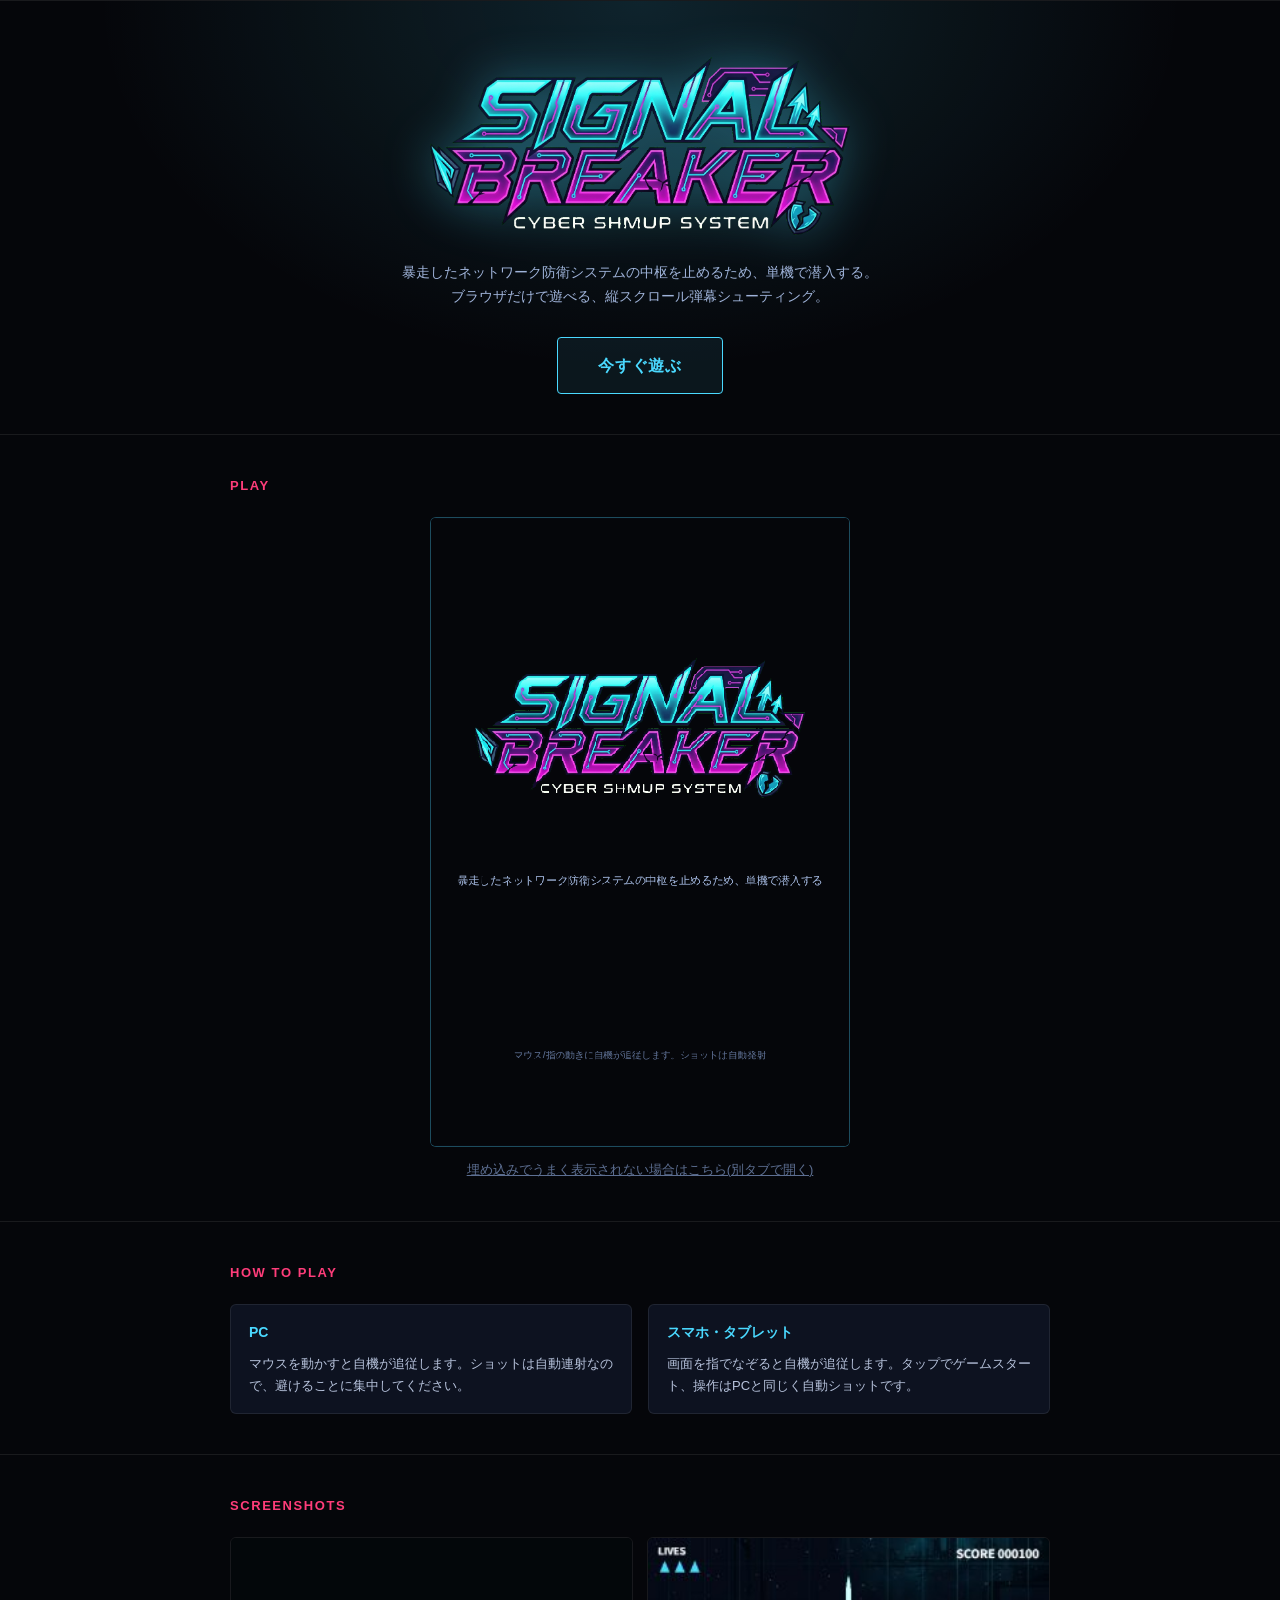
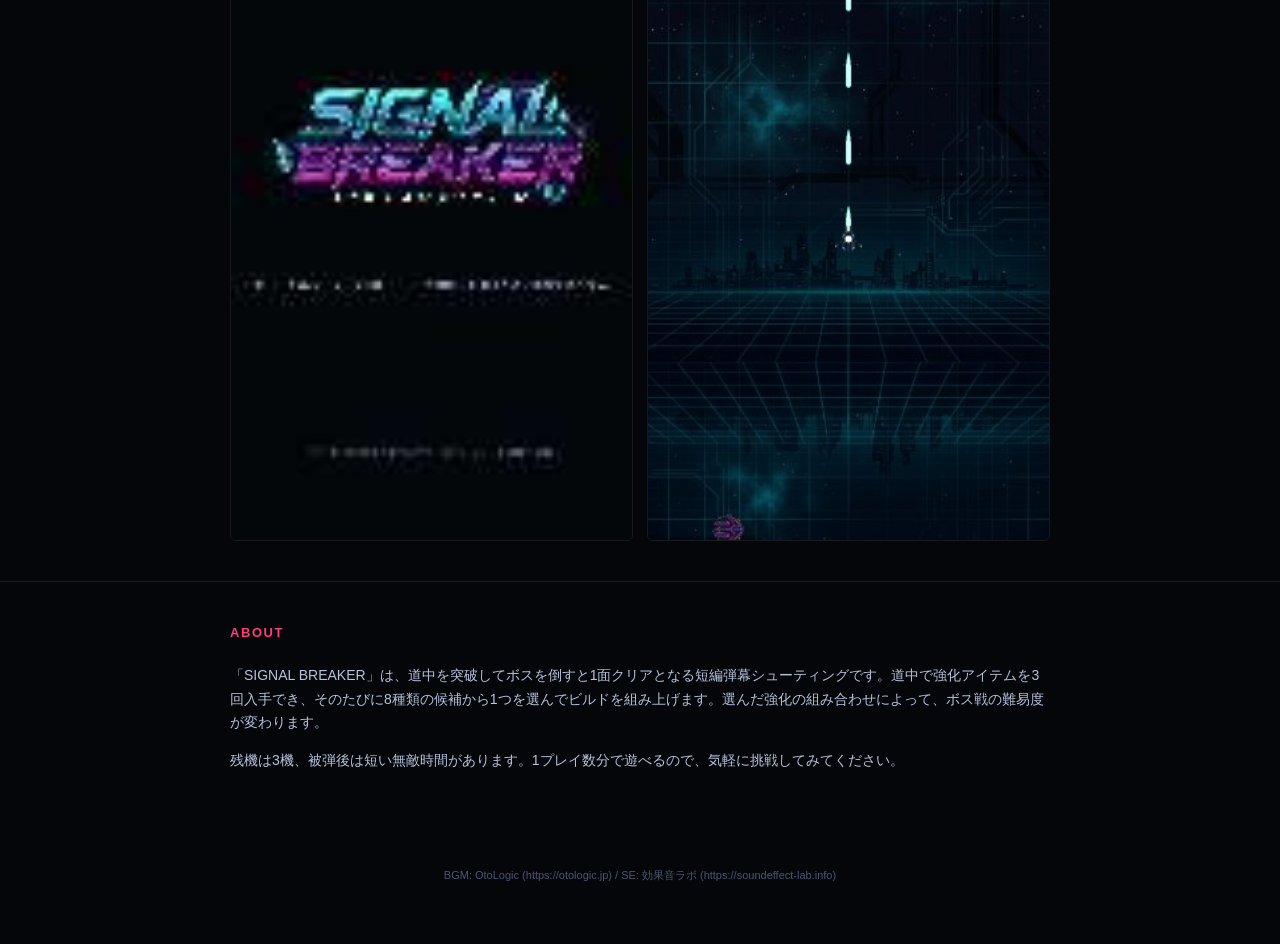
==== index.html @ c115d793 "SIGNAL BREAKER v1: 弾幕STG本編+配布ランディングページ 自機ポインター追従、雑魚敵A/B/C、強化アイテム3択、ボス2フェーズ、 タイトル/HUD/クリア/ゲームオーバー、BGM" ====
<!DOCTYPE html>
<html lang="ja">
<head>
<meta charset="UTF-8" />
<meta name="viewport" content="width=device-width, initial-scale=1.0" />
<title>SIGNAL BREAKER - サイバー弾幕STG</title>
<link rel="stylesheet" href="style.css" />
</head>
<body>

<section class="hero">
  <div class="wrap">
    <img class="logo" src="game/assets/images/logo_title.png" alt="SIGNAL BREAKER" />
    <p class="tagline">暴走したネットワーク防衛システムの中枢を止めるため、単機で潜入する。<br />ブラウザだけで遊べる、縦スクロール弾幕シューティング。</p>
    <a class="play-btn" href="#play">今すぐ遊ぶ</a>
  </div>
</section>

<section id="play">
  <div class="wrap">
    <h2>Play</h2>
    <div class="stage">
      <div class="game-frame">
        <iframe src="game/index.html" title="SIGNAL BREAKER" allow="autoplay"></iframe>
      </div>
      <a class="new-tab-link" href="game/index.html" target="_blank" rel="noopener">埋め込みでうまく表示されない場合はこちら(別タブで開く)</a>
    </div>
  </div>
</section>

<section>
  <div class="wrap">
    <h2>How to Play</h2>
    <div class="howto">
      <div class="card">
        <h3>PC</h3>
        <p>マウスを動かすと自機が追従します。ショットは自動連射なので、避けることに集中してください。</p>
      </div>
      <div class="card">
        <h3>スマホ・タブレット</h3>
        <p>画面を指でなぞると自機が追従します。タップでゲームスタート、操作はPCと同じく自動ショットです。</p>
      </div>
    </div>
  </div>
</section>

<section>
  <div class="wrap">
    <h2>Screenshots</h2>
    <div class="shots">
      <img src="img/shot_title.jpg" alt="タイトル画面" />
      <img src="img/shot_gameplay.jpg" alt="ゲームプレイ画面" />
    </div>
  </div>
</section>

<section class="intro">
  <div class="wrap">
    <h2>About</h2>
    <p>「SIGNAL BREAKER」は、道中を突破してボスを倒すと1面クリアとなる短編弾幕シューティングです。道中で強化アイテムを3回入手でき、そのたびに8種類の候補から1つを選んでビルドを組み上げます。選んだ強化の組み合わせによって、ボス戦の難易度が変わります。</p>
    <p>残機は3機、被弾後は短い無敵時間があります。1プレイ数分で遊べるので、気軽に挑戦してみてください。</p>
  </div>
</section>

<footer>
  <div class="wrap">
    <p>BGM: OtoLogic (https://otologic.jp) / SE: 効果音ラボ (https://soundeffect-lab.info)</p>
  </div>
</footer>

</body>
</html>
---- style.css ----
* {
  box-sizing: border-box;
}

html, body {
  margin: 0;
  padding: 0;
  background: #05060a;
  color: #dfe6f3;
  font-family: -apple-system, "Segoe UI", "Hiragino Kaku Gothic ProN", "Yu Gothic", sans-serif;
  line-height: 1.7;
}

a {
  color: #4ad9ff;
}

.wrap {
  max-width: 860px;
  margin: 0 auto;
  padding: 0 20px;
}

/* ---- Hero ---- */
.hero {
  padding: 56px 0 40px;
  text-align: center;
  background:
    radial-gradient(ellipse at 50% 0%, rgba(74, 217, 255, 0.14), transparent 60%),
    #05060a;
}

.hero img.logo {
  width: min(90%, 420px);
  height: auto;
  filter: drop-shadow(0 0 24px rgba(74, 217, 255, 0.35));
}

.hero .tagline {
  margin: 18px auto 0;
  max-width: 520px;
  color: #9fb3d9;
  font-size: 14px;
}

.play-btn {
  display: inline-block;
  margin-top: 28px;
  padding: 14px 40px;
  border: 1px solid #4ad9ff;
  border-radius: 4px;
  color: #4ad9ff;
  font-weight: bold;
  letter-spacing: 0.05em;
  text-decoration: none;
  background: rgba(74, 217, 255, 0.08);
  transition: background 0.15s, transform 0.15s;
}

.play-btn:hover {
  background: rgba(74, 217, 255, 0.18);
  transform: translateY(-1px);
}

/* ---- Sections ---- */
section {
  padding: 40px 0;
  border-top: 1px solid rgba(255, 255, 255, 0.08);
}

h2 {
  color: #ff3d7a;
  font-size: 13px;
  letter-spacing: 0.12em;
  text-transform: uppercase;
  margin: 0 0 20px;
}

/* ---- Game embed ---- */
.stage {
  max-width: 420px;
  margin: 0 auto;
}

.game-frame {
  position: relative;
  width: 100%;
  aspect-ratio: 480 / 720;
  background: #0a0e18;
  border: 1px solid rgba(74, 217, 255, 0.3);
  border-radius: 6px;
  overflow: hidden;
}

.game-frame iframe {
  position: absolute;
  inset: 0;
  width: 100%;
  height: 100%;
  border: 0;
}

.new-tab-link {
  display: block;
  text-align: center;
  margin-top: 12px;
  font-size: 13px;
  color: #5d6f92;
}

/* ---- How to play ---- */
.howto {
  display: grid;
  grid-template-columns: 1fr 1fr;
  gap: 16px;
}

.howto .card {
  background: #0d1220;
  border: 1px solid rgba(255, 255, 255, 0.08);
  border-radius: 6px;
  padding: 16px 18px;
}

.howto .card h3 {
  margin: 0 0 8px;
  font-size: 14px;
  color: #4ad9ff;
}

.howto .card p {
  margin: 0;
  font-size: 13px;
  color: #b7c3dc;
}

@media (max-width: 560px) {
  .howto {
    grid-template-columns: 1fr;
  }
}

/* ---- Screenshots ---- */
.shots {
  display: grid;
  grid-template-columns: 1fr 1fr;
  gap: 14px;
}

.shots img {
  width: 100%;
  border-radius: 6px;
  border: 1px solid rgba(255, 255, 255, 0.08);
  display: block;
}

@media (max-width: 480px) {
  .shots {
    grid-template-columns: 1fr;
  }
}

/* ---- Intro text ---- */
.intro p {
  color: #b7c3dc;
  font-size: 14px;
}

/* ---- Footer ---- */
footer {
  padding: 28px 0 48px;
  text-align: center;
  color: #4a5674;
  font-size: 11px;
}

footer a {
  color: #6b7ba0;
}
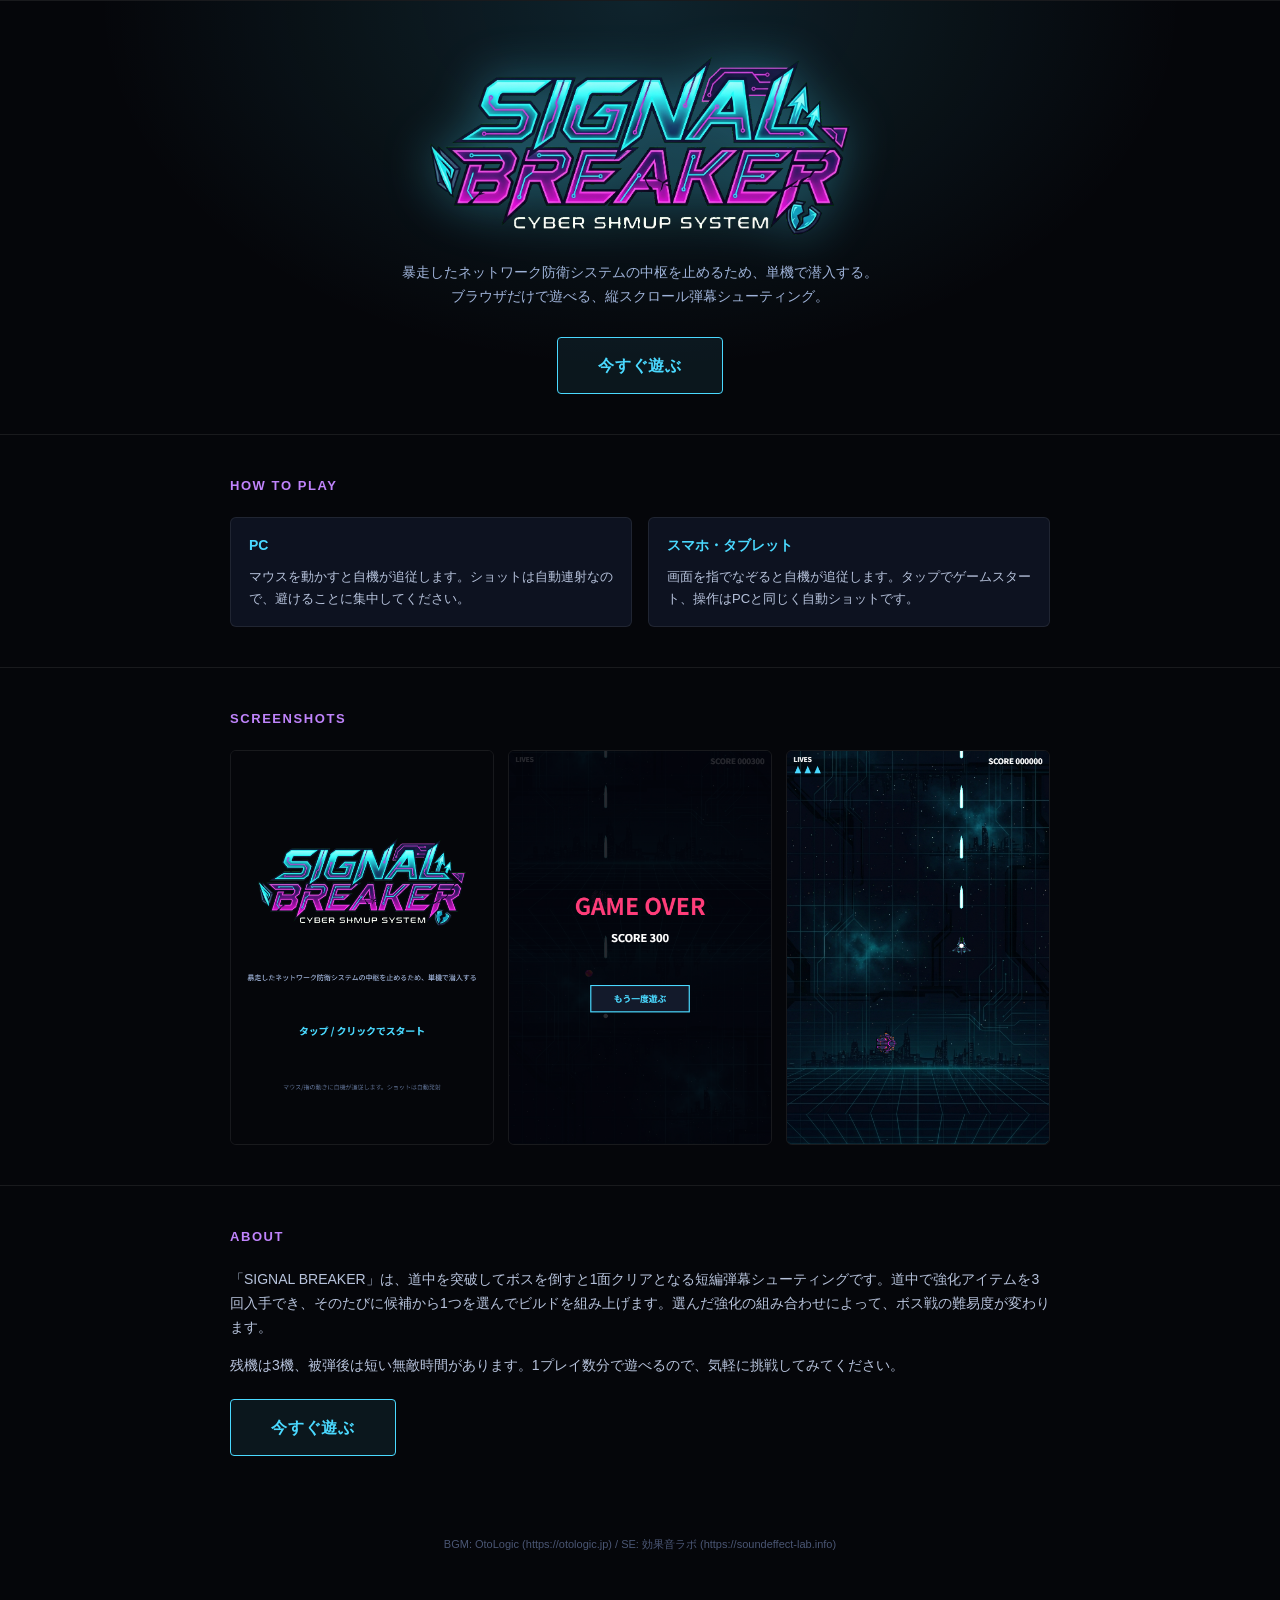
==== commit 1d9c6550: "フィードバック反映: サイト分離・高画質スクショ・ゲーム大幅拡張 サイト側: - ランディングとゲームを別ページ化(iframe埋め込みを廃止) - スクリーンショットを実解像度で撮り直し(480x7" ====
--- a/index.html
+++ b/index.html
@@ -12,19 +12,7 @@
   <div class="wrap">
     <img class="logo" src="game/assets/images/logo_title.png" alt="SIGNAL BREAKER" />
     <p class="tagline">暴走したネットワーク防衛システムの中枢を止めるため、単機で潜入する。<br />ブラウザだけで遊べる、縦スクロール弾幕シューティング。</p>
-    <a class="play-btn" href="#play">今すぐ遊ぶ</a>
-  </div>
-</section>
-
-<section id="play">
-  <div class="wrap">
-    <h2>Play</h2>
-    <div class="stage">
-      <div class="game-frame">
-        <iframe src="game/index.html" title="SIGNAL BREAKER" allow="autoplay"></iframe>
-      </div>
-      <a class="new-tab-link" href="game/index.html" target="_blank" rel="noopener">埋め込みでうまく表示されない場合はこちら(別タブで開く)</a>
-    </div>
+    <a class="play-btn" href="game/index.html">今すぐ遊ぶ</a>
   </div>
 </section>
 
@@ -48,8 +36,9 @@
   <div class="wrap">
     <h2>Screenshots</h2>
     <div class="shots">
-      <img src="img/shot_title.jpg" alt="タイトル画面" />
-      <img src="img/shot_gameplay.jpg" alt="ゲームプレイ画面" />
+      <img src="img/shot_title.png" alt="タイトル画面" />
+      <img src="img/shot_action.png" alt="道中の弾幕" />
+      <img src="img/shot_gameplay.png" alt="ゲームプレイ画面" />
     </div>
   </div>
 </section>
@@ -57,8 +46,9 @@
 <section class="intro">
   <div class="wrap">
     <h2>About</h2>
-    <p>「SIGNAL BREAKER」は、道中を突破してボスを倒すと1面クリアとなる短編弾幕シューティングです。道中で強化アイテムを3回入手でき、そのたびに8種類の候補から1つを選んでビルドを組み上げます。選んだ強化の組み合わせによって、ボス戦の難易度が変わります。</p>
+    <p>「SIGNAL BREAKER」は、道中を突破してボスを倒すと1面クリアとなる短編弾幕シューティングです。道中で強化アイテムを3回入手でき、そのたびに候補から1つを選んでビルドを組み上げます。選んだ強化の組み合わせによって、ボス戦の難易度が変わります。</p>
     <p>残機は3機、被弾後は短い無敵時間があります。1プレイ数分で遊べるので、気軽に挑戦してみてください。</p>
+    <a class="play-btn" href="game/index.html">今すぐ遊ぶ</a>
   </div>
 </section>
 
--- a/style.css
+++ b/style.css
@@ -69,43 +69,11 @@
 }
 
 h2 {
-  color: #ff3d7a;
+  color: #c084fc;
   font-size: 13px;
   letter-spacing: 0.12em;
   text-transform: uppercase;
   margin: 0 0 20px;
-}
-
-/* ---- Game embed ---- */
-.stage {
-  max-width: 420px;
-  margin: 0 auto;
-}
-
-.game-frame {
-  position: relative;
-  width: 100%;
-  aspect-ratio: 480 / 720;
-  background: #0a0e18;
-  border: 1px solid rgba(74, 217, 255, 0.3);
-  border-radius: 6px;
-  overflow: hidden;
-}
-
-.game-frame iframe {
-  position: absolute;
-  inset: 0;
-  width: 100%;
-  height: 100%;
-  border: 0;
-}
-
-.new-tab-link {
-  display: block;
-  text-align: center;
-  margin-top: 12px;
-  font-size: 13px;
-  color: #5d6f92;
 }
 
 /* ---- How to play ---- */
@@ -143,7 +111,7 @@
 /* ---- Screenshots ---- */
 .shots {
   display: grid;
-  grid-template-columns: 1fr 1fr;
+  grid-template-columns: repeat(3, 1fr);
   gap: 14px;
 }
 
@@ -154,7 +122,13 @@
   display: block;
 }
 
-@media (max-width: 480px) {
+@media (max-width: 640px) {
+  .shots {
+    grid-template-columns: 1fr 1fr;
+  }
+}
+
+@media (max-width: 420px) {
   .shots {
     grid-template-columns: 1fr;
   }
@@ -164,6 +138,10 @@
 .intro p {
   color: #b7c3dc;
   font-size: 14px;
+}
+
+.intro .play-btn {
+  margin-top: 8px;
 }
 
 /* ---- Footer ---- */
